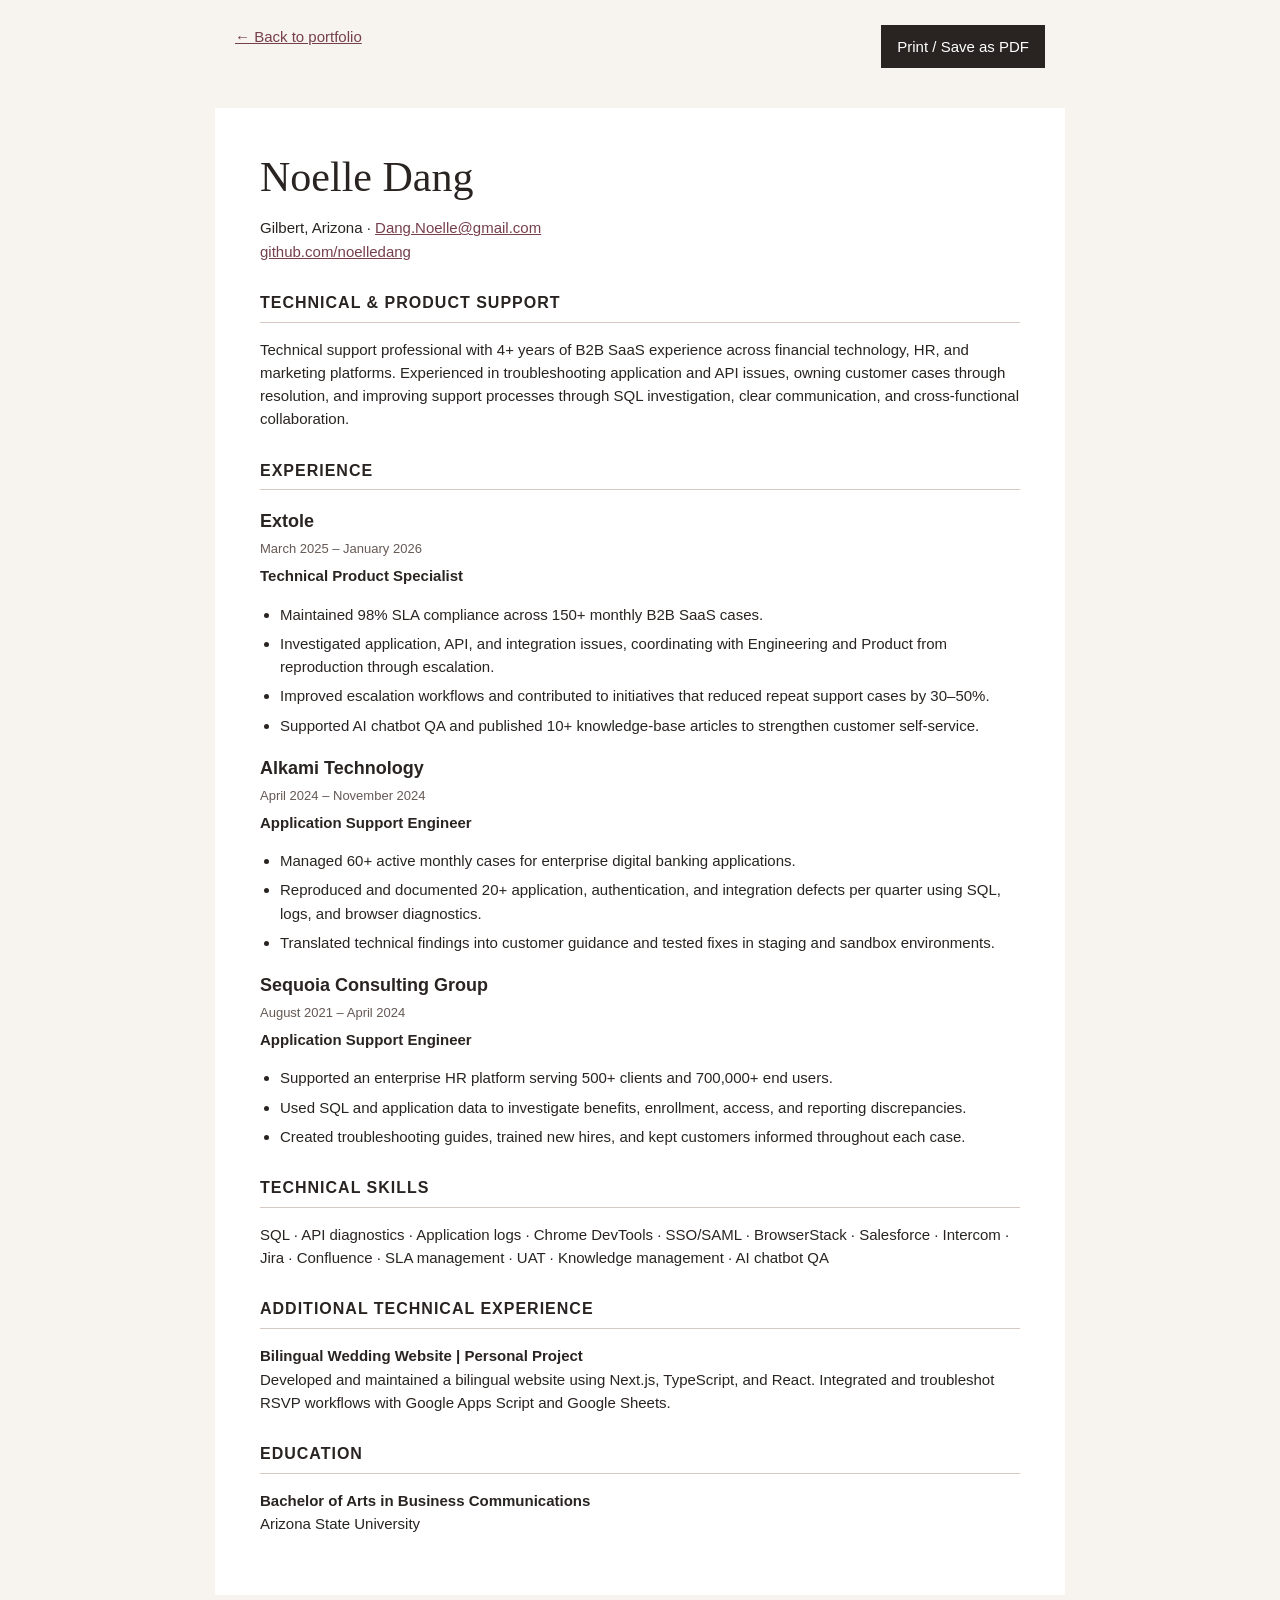
==== resume.html @ 3f725573 "Add files via upload" ====
<!doctype html><html lang="en"><head><meta charset="utf-8"><meta name="viewport" content="width=device-width, initial-scale=1"><meta name="description" content="Noelle Dang’s professional resume: technical support, product support, and application support."><title>Resume | Noelle Dang</title><style>*{box-sizing:border-box}body{font:15px/1.55 Arial,sans-serif;color:#292421;background:#f7f3ee;margin:0}main{max-width:850px;margin:40px auto;padding:45px;background:white}nav{display:flex;justify-content:space-between;gap:20px;max-width:850px;margin:25px auto;padding:0 20px}a{color:#763f4c}button{background:#292421;color:white;padding:10px 16px;border:0;cursor:pointer;font:inherit}a:focus-visible,button:focus-visible{outline:3px solid #763f4c;outline-offset:4px}h1{font:42px Georgia,serif;margin:0}h2{font-size:16px;text-transform:uppercase;letter-spacing:1px;border-bottom:1px solid #d6c9c1;padding-bottom:6px;margin-top:28px}h3{font-size:18px;margin-bottom:3px}.date{color:#655954;font-size:13px}.role{font-weight:bold;margin:5px 0}ul{padding-left:20px}.job{break-inside:avoid}li{margin-bottom:6px}@media(max-width:600px){main{margin:15px;padding:23px}nav{flex-wrap:wrap}}@media print{@page{margin:15mm}body{background:white;font-size:11px}main{padding:0;margin:0;max-width:none}nav{display:none}h1{font-size:30px}h2{margin-top:18px}h3{font-size:15px}a{color:inherit;text-decoration:none}}</style></head><body><nav aria-label="Resume actions"><a href="index.html">← Back to portfolio</a><button type="button" onclick="window.print()">Print / Save as PDF</button></nav><main><h1>Noelle Dang</h1><p>Gilbert, Arizona · <a href="mailto:Dang.Noelle@gmail.com">Dang.Noelle@gmail.com</a><br><a href="https://github.com/noelledang">github.com/noelledang</a></p><h2>Technical & Product Support</h2><p>Technical support professional with 4+ years of B2B SaaS experience across financial technology, HR, and marketing platforms. Experienced in troubleshooting application and API issues, owning customer cases through resolution, and improving support processes through SQL investigation, clear communication, and cross-functional collaboration.</p><h2>Experience</h2><article class="job"><div><h3>Extole</h3><div class="date">March 2025 – January 2026</div></div><div><p class="role">Technical Product Specialist</p><ul><li>Maintained 98% SLA compliance across 150+ monthly B2B SaaS cases.</li><li>Investigated application, API, and integration issues, coordinating with Engineering and Product from reproduction through escalation.</li><li>Improved escalation workflows and contributed to initiatives that reduced repeat support cases by 30–50%.</li><li>Supported AI chatbot QA and published 10+ knowledge-base articles to strengthen customer self-service.</li></ul></div></article><article class="job"><div><h3>Alkami Technology</h3><div class="date">April 2024 – November 2024</div></div><div><p class="role">Application Support Engineer</p><ul><li>Managed 60+ active monthly cases for enterprise digital banking applications.</li><li>Reproduced and documented 20+ application, authentication, and integration defects per quarter using SQL, logs, and browser diagnostics.</li><li>Translated technical findings into customer guidance and tested fixes in staging and sandbox environments.</li></ul></div></article><article class="job"><div><h3>Sequoia Consulting Group</h3><div class="date">August 2021 – April 2024</div></div><div><p class="role">Application Support Engineer</p><ul><li>Supported an enterprise HR platform serving 500+ clients and 700,000+ end users.</li><li>Used SQL and application data to investigate benefits, enrollment, access, and reporting discrepancies.</li><li>Created troubleshooting guides, trained new hires, and kept customers informed throughout each case.</li></ul></div></article><h2>Technical skills</h2><p>SQL · API diagnostics · Application logs · Chrome DevTools · SSO/SAML · BrowserStack · Salesforce · Intercom · Jira · Confluence · SLA management · UAT · Knowledge management · AI chatbot QA</p><h2>Additional technical experience</h2><p><strong>Bilingual Wedding Website | Personal Project</strong><br>Developed and maintained a bilingual website using Next.js, TypeScript, and React. Integrated and troubleshot RSVP workflows with Google Apps Script and Google Sheets.</p><h2>Education</h2><p><strong>Bachelor of Arts in Business Communications</strong><br>Arizona State University</p></main></body></html>
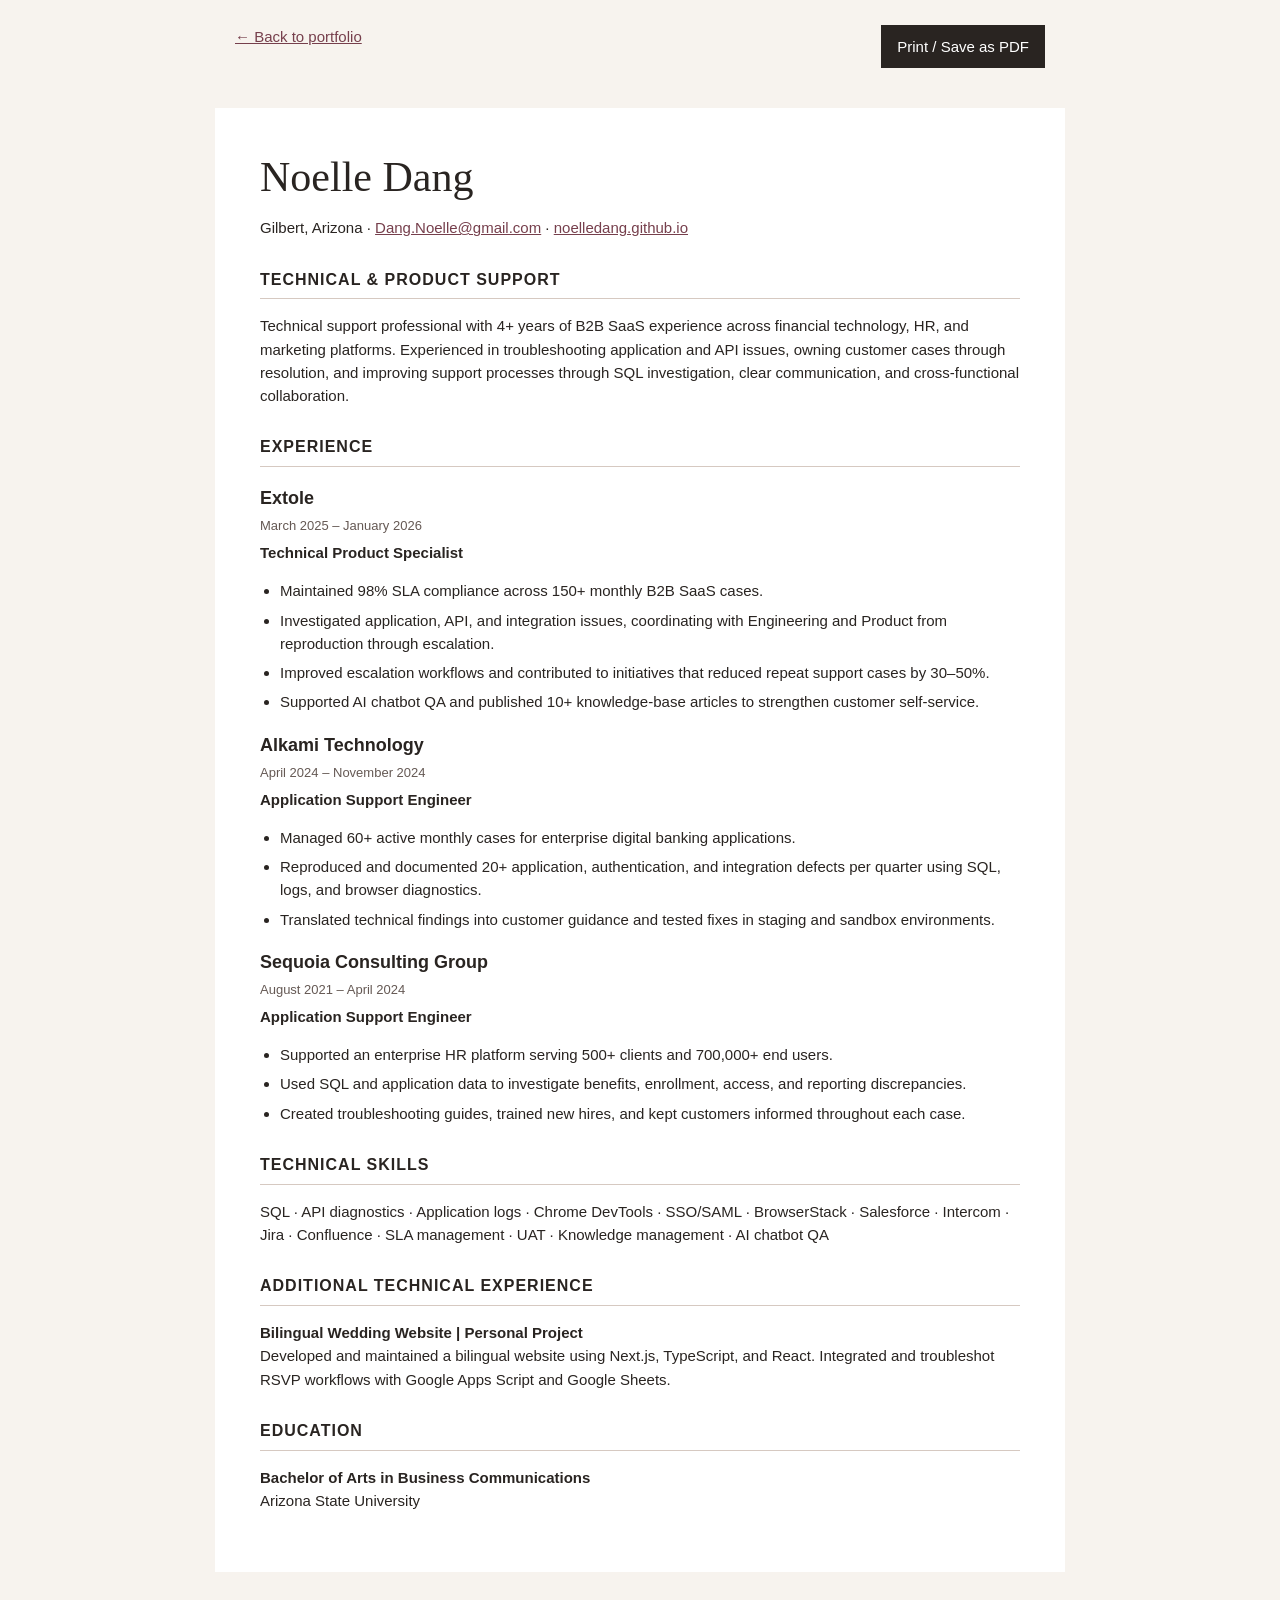
==== commit 9a1a13eb: "Update resume.html with new content and styles" ====
--- a/resume.html
+++ b/resume.html
@@ -1 +1,316 @@
-<!doctype html><html lang="en"><head><meta charset="utf-8"><meta name="viewport" content="width=device-width, initial-scale=1"><meta name="description" content="Noelle Dang’s professional resume: technical support, product support, and application support."><title>Resume | Noelle Dang</title><style>*{box-sizing:border-box}body{font:15px/1.55 Arial,sans-serif;color:#292421;background:#f7f3ee;margin:0}main{max-width:850px;margin:40px auto;padding:45px;background:white}nav{display:flex;justify-content:space-between;gap:20px;max-width:850px;margin:25px auto;padding:0 20px}a{color:#763f4c}button{background:#292421;color:white;padding:10px 16px;border:0;cursor:pointer;font:inherit}a:focus-visible,button:focus-visible{outline:3px solid #763f4c;outline-offset:4px}h1{font:42px Georgia,serif;margin:0}h2{font-size:16px;text-transform:uppercase;letter-spacing:1px;border-bottom:1px solid #d6c9c1;padding-bottom:6px;margin-top:28px}h3{font-size:18px;margin-bottom:3px}.date{color:#655954;font-size:13px}.role{font-weight:bold;margin:5px 0}ul{padding-left:20px}.job{break-inside:avoid}li{margin-bottom:6px}@media(max-width:600px){main{margin:15px;padding:23px}nav{flex-wrap:wrap}}@media print{@page{margin:15mm}body{background:white;font-size:11px}main{padding:0;margin:0;max-width:none}nav{display:none}h1{font-size:30px}h2{margin-top:18px}h3{font-size:15px}a{color:inherit;text-decoration:none}}</style></head><body><nav aria-label="Resume actions"><a href="index.html">← Back to portfolio</a><button type="button" onclick="window.print()">Print / Save as PDF</button></nav><main><h1>Noelle Dang</h1><p>Gilbert, Arizona · <a href="mailto:Dang.Noelle@gmail.com">Dang.Noelle@gmail.com</a><br><a href="https://github.com/noelledang">github.com/noelledang</a></p><h2>Technical & Product Support</h2><p>Technical support professional with 4+ years of B2B SaaS experience across financial technology, HR, and marketing platforms. Experienced in troubleshooting application and API issues, owning customer cases through resolution, and improving support processes through SQL investigation, clear communication, and cross-functional collaboration.</p><h2>Experience</h2><article class="job"><div><h3>Extole</h3><div class="date">March 2025 – January 2026</div></div><div><p class="role">Technical Product Specialist</p><ul><li>Maintained 98% SLA compliance across 150+ monthly B2B SaaS cases.</li><li>Investigated application, API, and integration issues, coordinating with Engineering and Product from reproduction through escalation.</li><li>Improved escalation workflows and contributed to initiatives that reduced repeat support cases by 30–50%.</li><li>Supported AI chatbot QA and published 10+ knowledge-base articles to strengthen customer self-service.</li></ul></div></article><article class="job"><div><h3>Alkami Technology</h3><div class="date">April 2024 – November 2024</div></div><div><p class="role">Application Support Engineer</p><ul><li>Managed 60+ active monthly cases for enterprise digital banking applications.</li><li>Reproduced and documented 20+ application, authentication, and integration defects per quarter using SQL, logs, and browser diagnostics.</li><li>Translated technical findings into customer guidance and tested fixes in staging and sandbox environments.</li></ul></div></article><article class="job"><div><h3>Sequoia Consulting Group</h3><div class="date">August 2021 – April 2024</div></div><div><p class="role">Application Support Engineer</p><ul><li>Supported an enterprise HR platform serving 500+ clients and 700,000+ end users.</li><li>Used SQL and application data to investigate benefits, enrollment, access, and reporting discrepancies.</li><li>Created troubleshooting guides, trained new hires, and kept customers informed throughout each case.</li></ul></div></article><h2>Technical skills</h2><p>SQL · API diagnostics · Application logs · Chrome DevTools · SSO/SAML · BrowserStack · Salesforce · Intercom · Jira · Confluence · SLA management · UAT · Knowledge management · AI chatbot QA</p><h2>Additional technical experience</h2><p><strong>Bilingual Wedding Website | Personal Project</strong><br>Developed and maintained a bilingual website using Next.js, TypeScript, and React. Integrated and troubleshot RSVP workflows with Google Apps Script and Google Sheets.</p><h2>Education</h2><p><strong>Bachelor of Arts in Business Communications</strong><br>Arizona State University</p></main></body></html>+<!doctype html>
+<html lang="en">
+<head>
+  <meta charset="utf-8">
+  <meta name="viewport" content="width=device-width, initial-scale=1">
+  <meta
+    name="description"
+    content="Noelle Dang’s professional resume: technical support, product support, and application support."
+  >
+  <title>Resume | Noelle Dang</title>
+
+  <style>
+    /* GENERAL STYLES */
+    * {
+      box-sizing: border-box;
+    }
+
+    body {
+      margin: 0;
+      font: 15px/1.55 Arial, sans-serif;
+      color: #292421;
+      background: #f7f3ee;
+    }
+
+    main {
+      max-width: 850px;
+      margin: 40px auto;
+      padding: 45px;
+      background: white;
+    }
+
+    a {
+      color: #763f4c;
+    }
+
+    a:focus-visible,
+    button:focus-visible {
+      outline: 3px solid #763f4c;
+      outline-offset: 4px;
+    }
+
+    /* NAVIGATION AND PRINT BUTTON */
+    nav {
+      display: flex;
+      justify-content: space-between;
+      gap: 20px;
+      max-width: 850px;
+      margin: 25px auto;
+      padding: 0 20px;
+    }
+
+    button {
+      padding: 10px 16px;
+      border: 0;
+      font: inherit;
+      color: white;
+      background: #292421;
+      cursor: pointer;
+    }
+
+    /* HEADINGS */
+    h1 {
+      margin: 0;
+      font: 42px Georgia, serif;
+    }
+
+    h2 {
+      margin-top: 28px;
+      padding-bottom: 6px;
+      border-bottom: 1px solid #d6c9c1;
+      font-size: 16px;
+      text-transform: uppercase;
+      letter-spacing: 1px;
+    }
+
+    h3 {
+      margin-bottom: 3px;
+      font-size: 18px;
+    }
+
+    /* WORK EXPERIENCE */
+    .date {
+      color: #655954;
+      font-size: 13px;
+    }
+
+    .role {
+      margin: 5px 0;
+      font-weight: bold;
+    }
+
+    .job {
+      break-inside: avoid;
+    }
+
+    ul {
+      padding-left: 20px;
+    }
+
+    li {
+      margin-bottom: 6px;
+    }
+
+    /* MOBILE LAYOUT */
+    @media (max-width: 600px) {
+      main {
+        margin: 15px;
+        padding: 23px;
+      }
+
+      nav {
+        flex-wrap: wrap;
+      }
+    }
+
+    /* PRINT AND PDF LAYOUT */
+    @media print {
+      @page {
+        margin: 15mm;
+      }
+
+      body {
+        background: white;
+        font-size: 11px;
+      }
+
+      main {
+        max-width: none;
+        margin: 0;
+        padding: 0;
+      }
+
+      nav {
+        display: none;
+      }
+
+      h1 {
+        font-size: 30px;
+      }
+
+      h2 {
+        margin-top: 18px;
+      }
+
+      h3 {
+        font-size: 15px;
+      }
+
+      a {
+        color: inherit;
+        text-decoration: none;
+      }
+    }
+  </style>
+</head>
+
+<body>
+  <!-- NAVIGATION -->
+  <nav aria-label="Resume actions">
+    <a href="index.html">← Back to portfolio</a>
+
+    <button type="button" onclick="window.print()">
+      Print / Save as PDF
+    </button>
+  </nav>
+
+  <main>
+    <!-- NAME AND CONTACT INFORMATION -->
+    <h1>Noelle Dang</h1>
+
+    <p>
+      Gilbert, Arizona ·
+      <a href="mailto:Dang.Noelle@gmail.com">Dang.Noelle@gmail.com</a> ·
+      <a href="https://noelledang.github.io/">noelledang.github.io</a>
+    </p>
+
+    <!-- PROFESSIONAL SUMMARY -->
+    <h2>Technical &amp; Product Support</h2>
+
+    <p>
+      Technical support professional with 4+ years of B2B SaaS experience
+      across financial technology, HR, and marketing platforms.
+      Experienced in troubleshooting application and API issues, owning
+      customer cases through resolution, and improving support processes
+      through SQL investigation, clear communication, and cross-functional
+      collaboration.
+    </p>
+
+    <!-- WORK EXPERIENCE -->
+    <h2>Experience</h2>
+
+    <!-- EXTOLE -->
+    <article class="job">
+      <div>
+        <h3>Extole</h3>
+        <div class="date">March 2025 – January 2026</div>
+      </div>
+
+      <div>
+        <p class="role">Technical Product Specialist</p>
+
+        <ul>
+          <li>
+            Maintained 98% SLA compliance across 150+ monthly B2B SaaS cases.
+          </li>
+
+          <li>
+            Investigated application, API, and integration issues,
+            coordinating with Engineering and Product from reproduction
+            through escalation.
+          </li>
+
+          <li>
+            Improved escalation workflows and contributed to initiatives
+            that reduced repeat support cases by 30–50%.
+          </li>
+
+          <li>
+            Supported AI chatbot QA and published 10+ knowledge-base
+            articles to strengthen customer self-service.
+          </li>
+        </ul>
+      </div>
+    </article>
+
+    <!-- ALKAMI -->
+    <article class="job">
+      <div>
+        <h3>Alkami Technology</h3>
+        <div class="date">April 2024 – November 2024</div>
+      </div>
+
+      <div>
+        <p class="role">Application Support Engineer</p>
+
+        <ul>
+          <li>
+            Managed 60+ active monthly cases for enterprise digital
+            banking applications.
+          </li>
+
+          <li>
+            Reproduced and documented 20+ application, authentication,
+            and integration defects per quarter using SQL, logs, and
+            browser diagnostics.
+          </li>
+
+          <li>
+            Translated technical findings into customer guidance and
+            tested fixes in staging and sandbox environments.
+          </li>
+        </ul>
+      </div>
+    </article>
+
+    <!-- SEQUOIA -->
+    <article class="job">
+      <div>
+        <h3>Sequoia Consulting Group</h3>
+        <div class="date">August 2021 – April 2024</div>
+      </div>
+
+      <div>
+        <p class="role">Application Support Engineer</p>
+
+        <ul>
+          <li>
+            Supported an enterprise HR platform serving 500+ clients
+            and 700,000+ end users.
+          </li>
+
+          <li>
+            Used SQL and application data to investigate benefits,
+            enrollment, access, and reporting discrepancies.
+          </li>
+
+          <li>
+            Created troubleshooting guides, trained new hires, and
+            kept customers informed throughout each case.
+          </li>
+        </ul>
+      </div>
+    </article>
+
+    <!-- TECHNICAL SKILLS -->
+    <h2>Technical skills</h2>
+
+    <p>
+      SQL · API diagnostics · Application logs · Chrome DevTools ·
+      SSO/SAML · BrowserStack · Salesforce · Intercom · Jira ·
+      Confluence · SLA management · UAT · Knowledge management ·
+      AI chatbot QA
+    </p>
+
+    <!-- PERSONAL PROJECT -->
+    <h2>Additional technical experience</h2>
+
+    <p>
+      <strong>Bilingual Wedding Website | Personal Project</strong>
+      <br>
+      Developed and maintained a bilingual website using Next.js,
+      TypeScript, and React. Integrated and troubleshot RSVP workflows
+      with Google Apps Script and Google Sheets.
+    </p>
+
+    <!-- EDUCATION -->
+    <h2>Education</h2>
+
+    <p>
+      <strong>Bachelor of Arts in Business Communications</strong>
+      <br>
+      Arizona State University
+    </p>
+  </main>
+</body>
+</html>
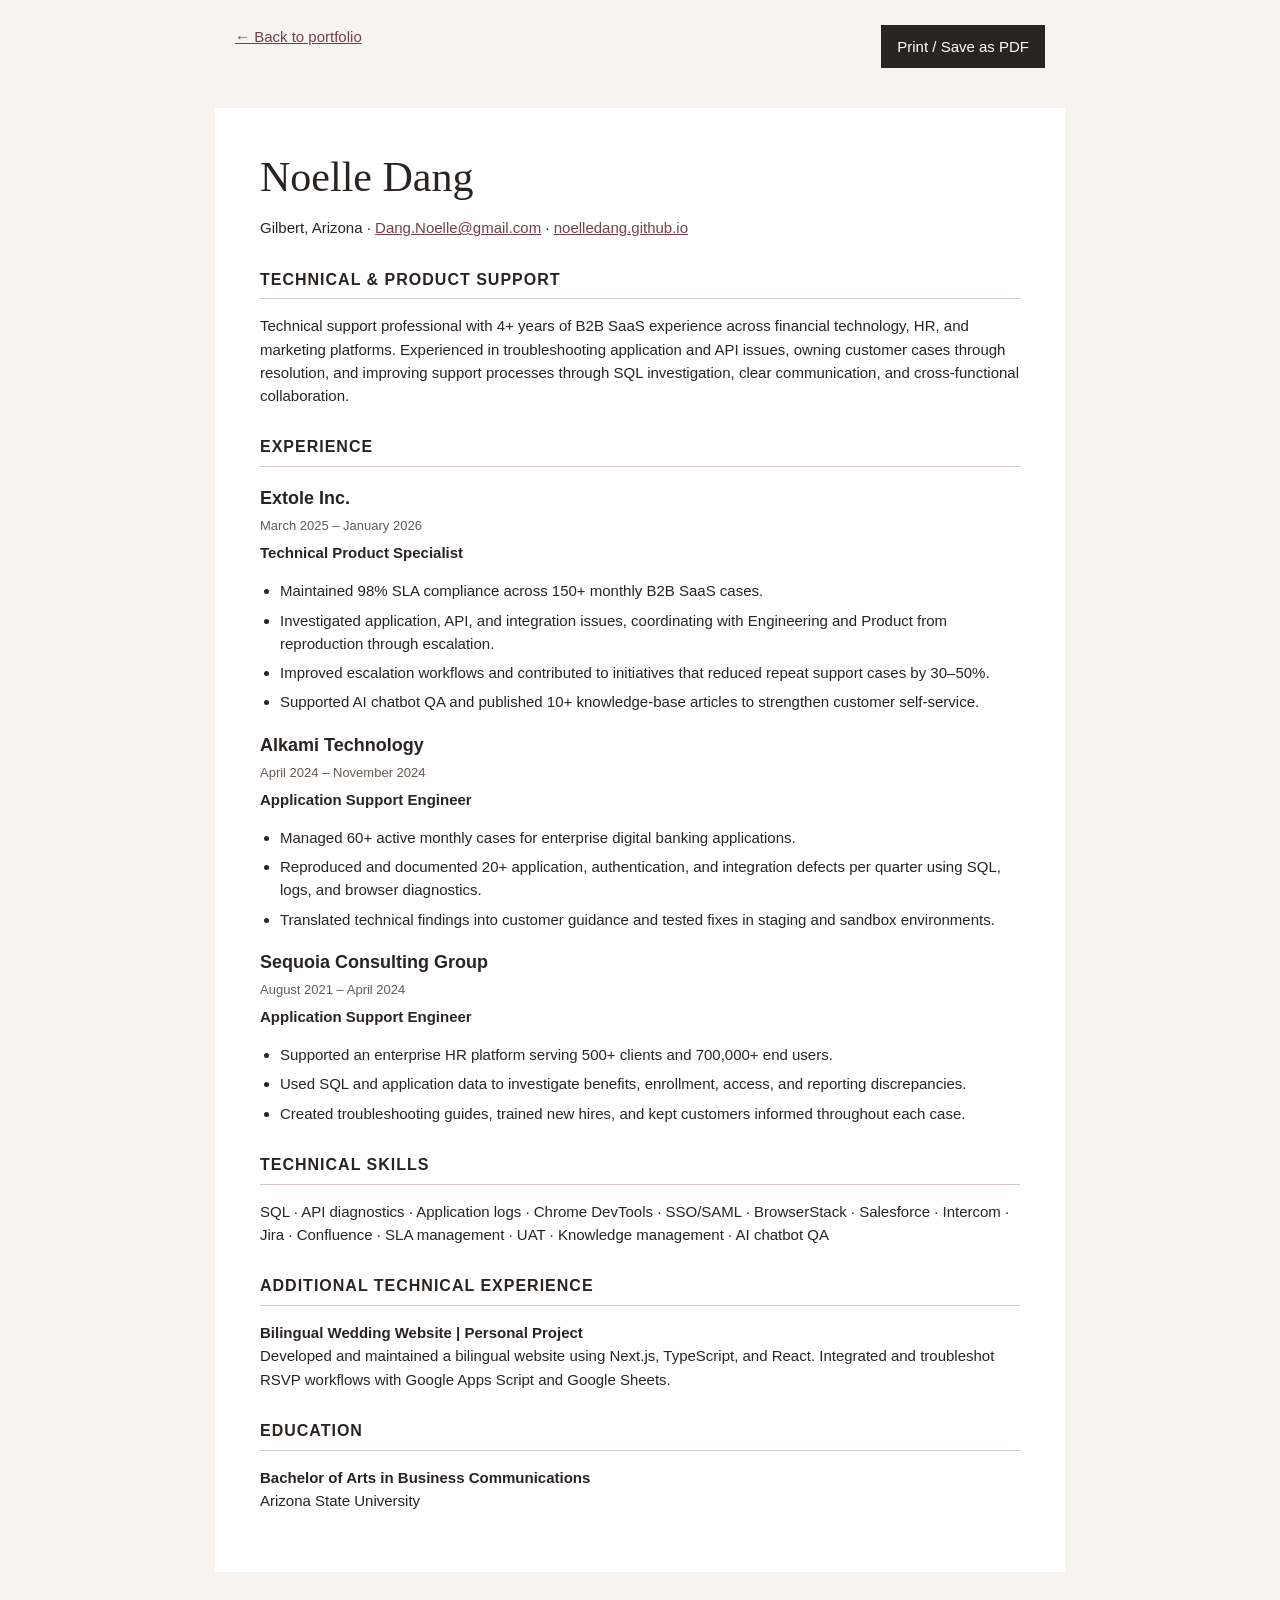
==== commit 64f249e1: "Update company name from 'Extole' to 'Extole Inc.'" ====
--- a/resume.html
+++ b/resume.html
@@ -192,7 +192,7 @@
     <!-- EXTOLE -->
     <article class="job">
       <div>
-        <h3>Extole</h3>
+        <h3>Extole Inc.</h3>
         <div class="date">March 2025 – January 2026</div>
       </div>
 
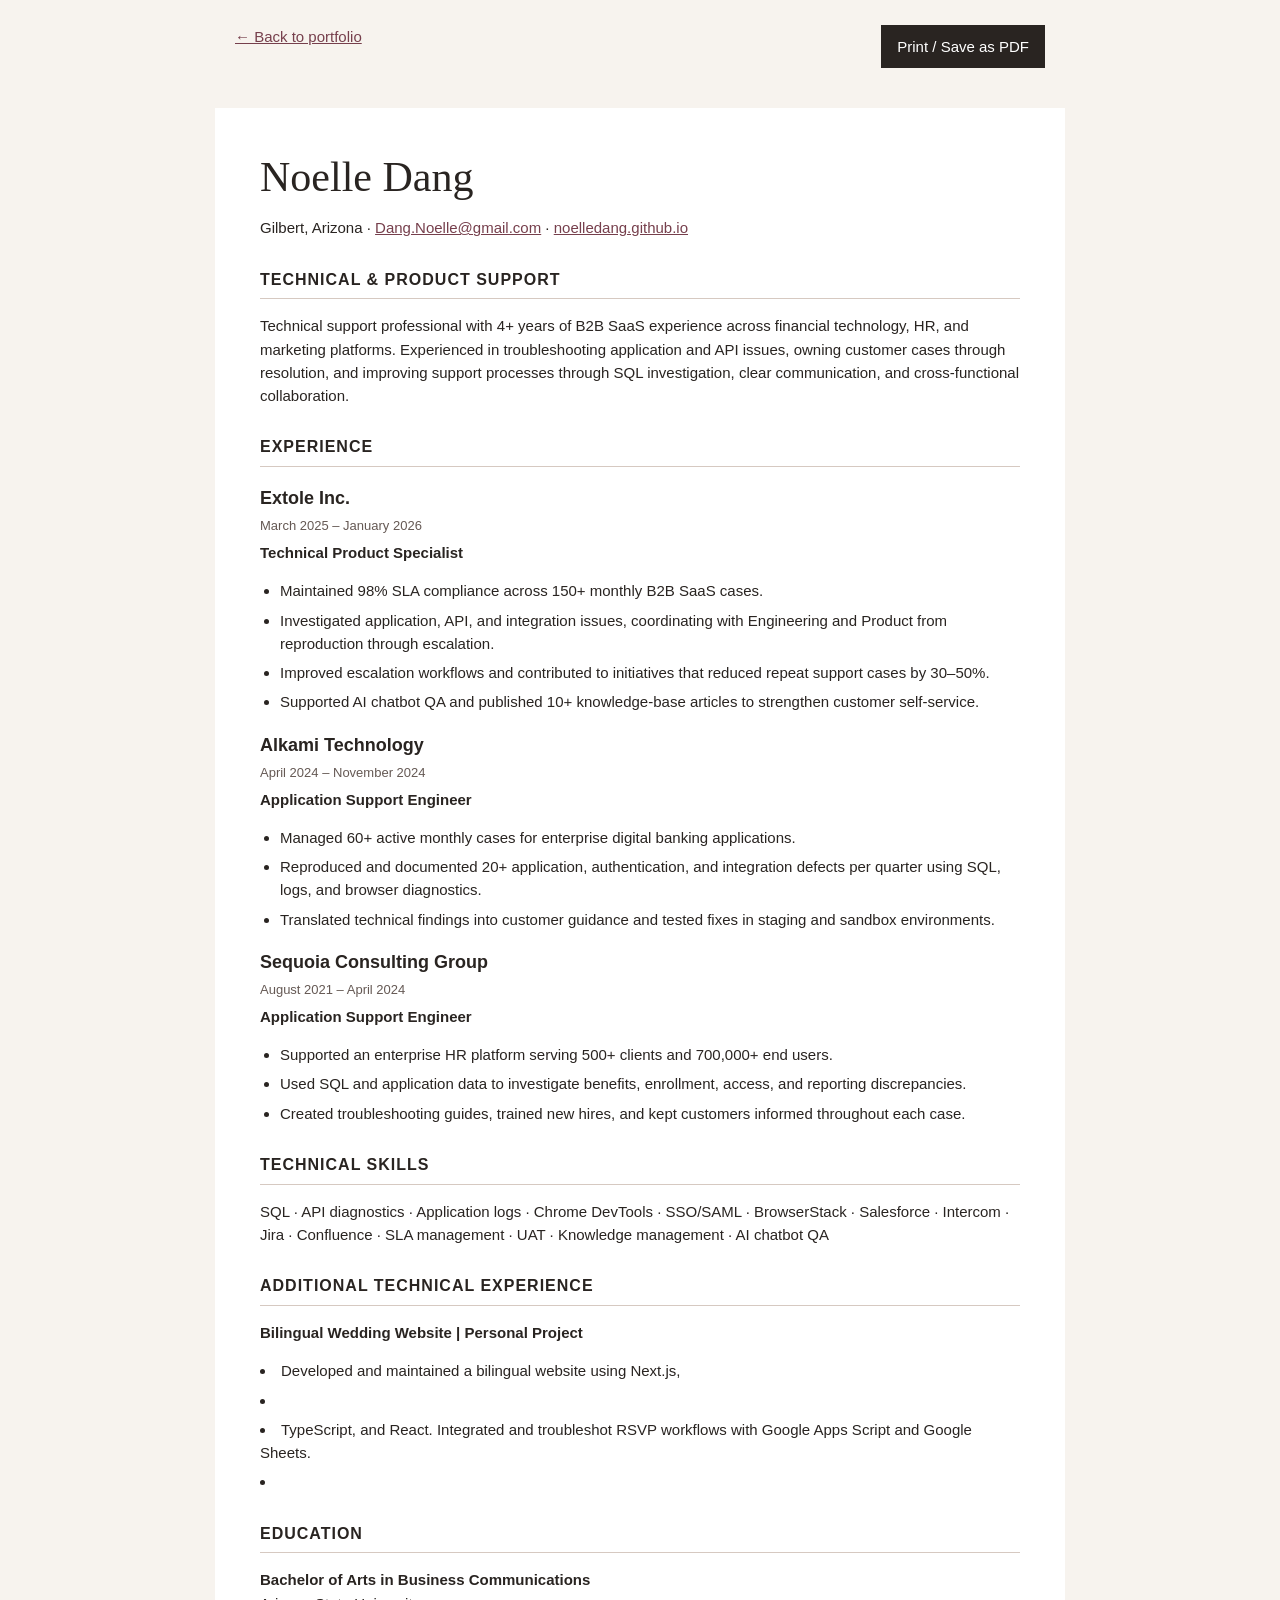
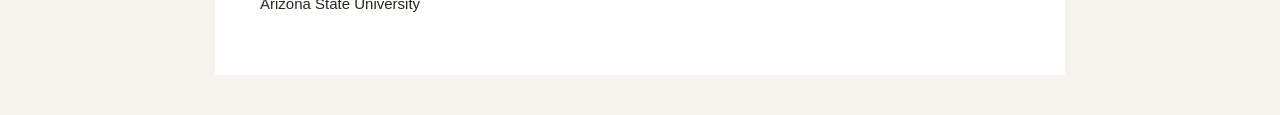
==== commit 7de998fa: "Add bullet points under Personal Project Updated project description for bilingual wedding website." ====
--- a/resume.html
+++ b/resume.html
@@ -298,9 +298,11 @@
     <p>
       <strong>Bilingual Wedding Website | Personal Project</strong>
       <br>
-      Developed and maintained a bilingual website using Next.js,
-      TypeScript, and React. Integrated and troubleshot RSVP workflows
+      <li>Developed and maintained a bilingual website using Next.js,
+        <li>
+     <li> TypeScript, and React. Integrated and troubleshot RSVP workflows
       with Google Apps Script and Google Sheets.
+       <li>
     </p>
 
     <!-- EDUCATION -->
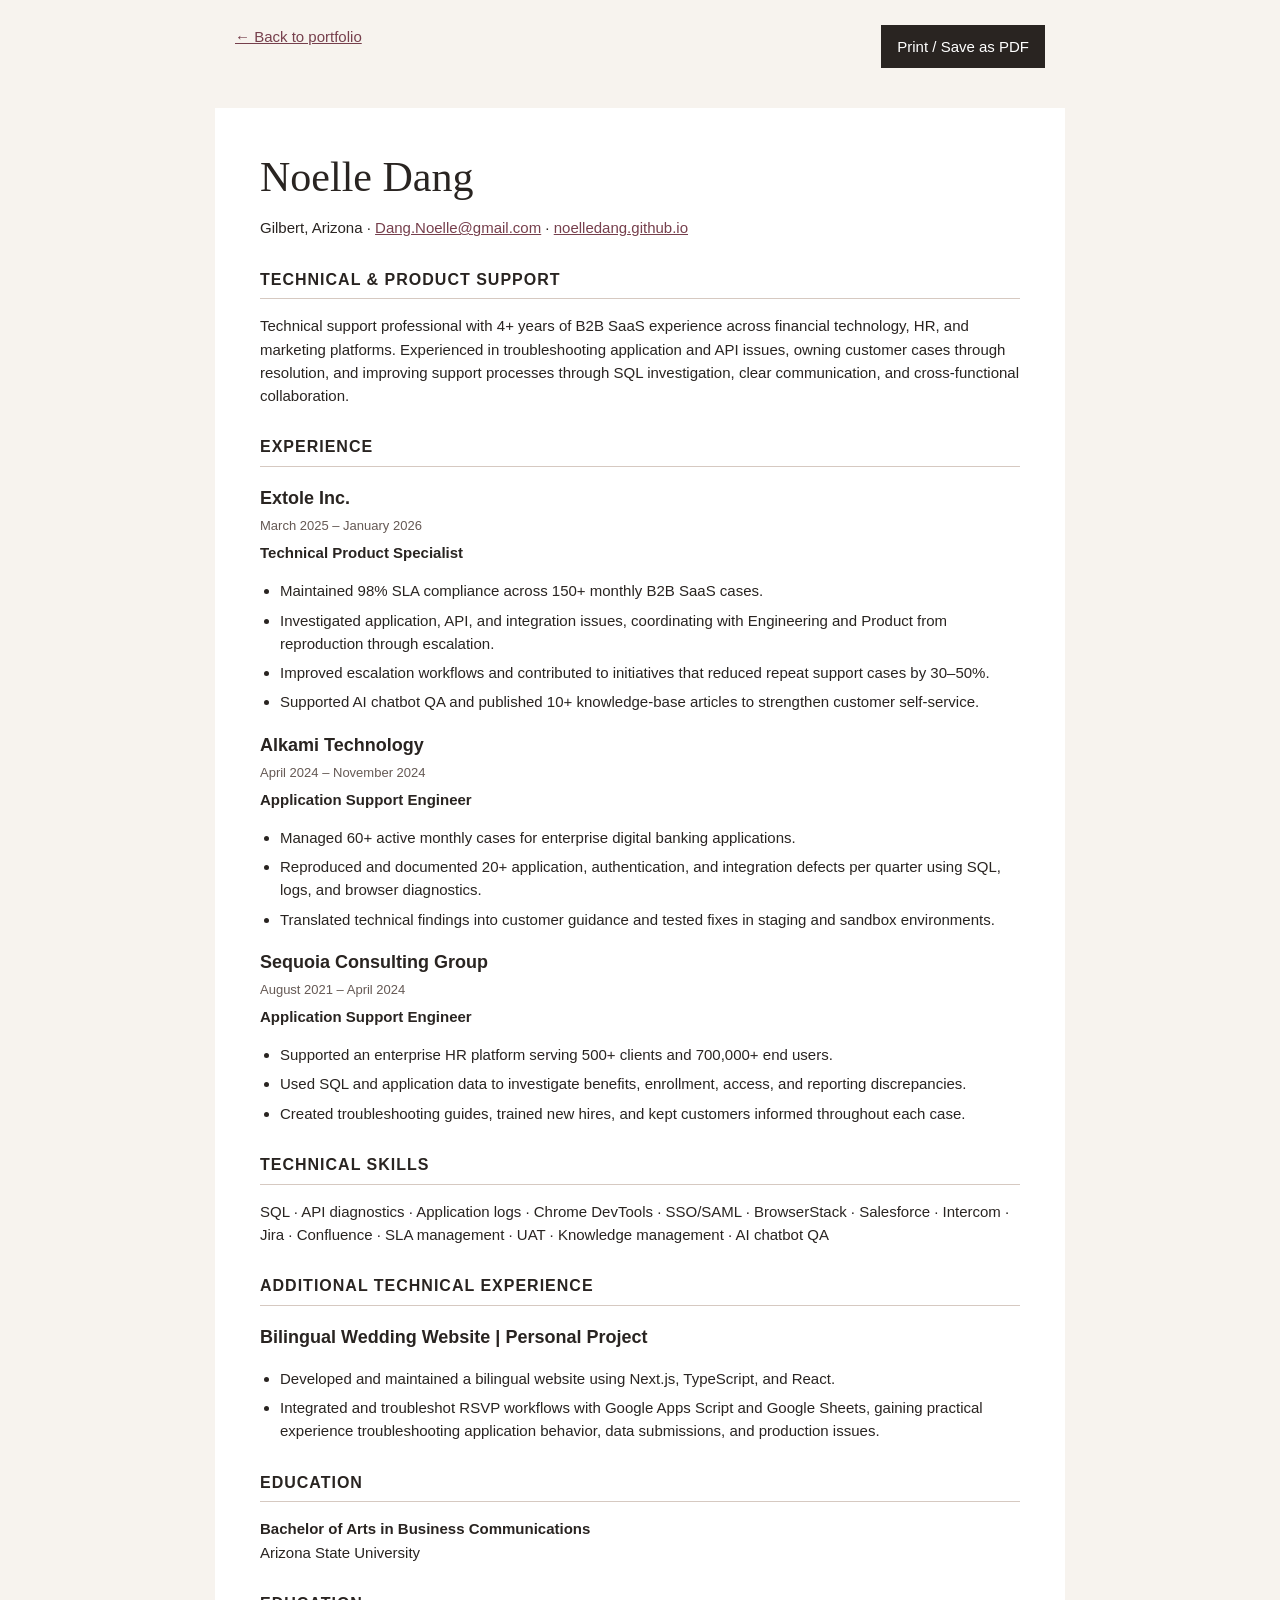
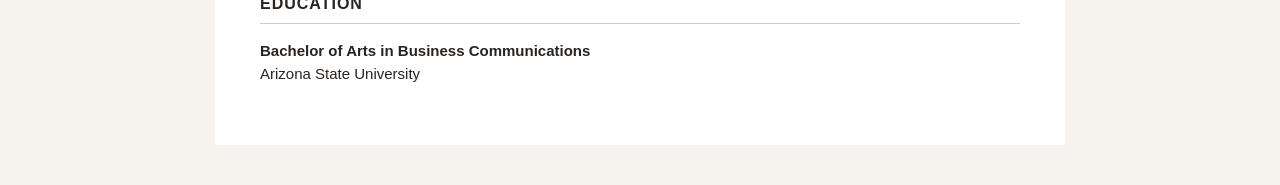
==== commit b30c1ca4: "Revise bilingual wedding website project details Updated project description to use headings and lis" ====
--- a/resume.html
+++ b/resume.html
@@ -296,15 +296,28 @@
     <h2>Additional technical experience</h2>
 
     <p>
-      <strong>Bilingual Wedding Website | Personal Project</strong>
-      <br>
-      <li>Developed and maintained a bilingual website using Next.js,
-        <li>
-     <li> TypeScript, and React. Integrated and troubleshot RSVP workflows
-      with Google Apps Script and Google Sheets.
-       <li>
-    </p>
-
+      <h3>Bilingual Wedding Website | Personal Project</h3>
+
+<ul>
+  <li>
+    Developed and maintained a bilingual website using Next.js,
+    TypeScript, and React.
+  </li>
+
+  <li>
+    Integrated and troubleshot RSVP workflows with Google Apps Script
+    and Google Sheets, gaining practical experience troubleshooting
+    application behavior, data submissions, and production issues.
+  </li>
+</ul>
+
+<h2>Education</h2>
+
+<p>
+  <strong>Bachelor of Arts in Business Communications</strong>
+  <br>
+  Arizona State University
+</p>
     <!-- EDUCATION -->
     <h2>Education</h2>
 
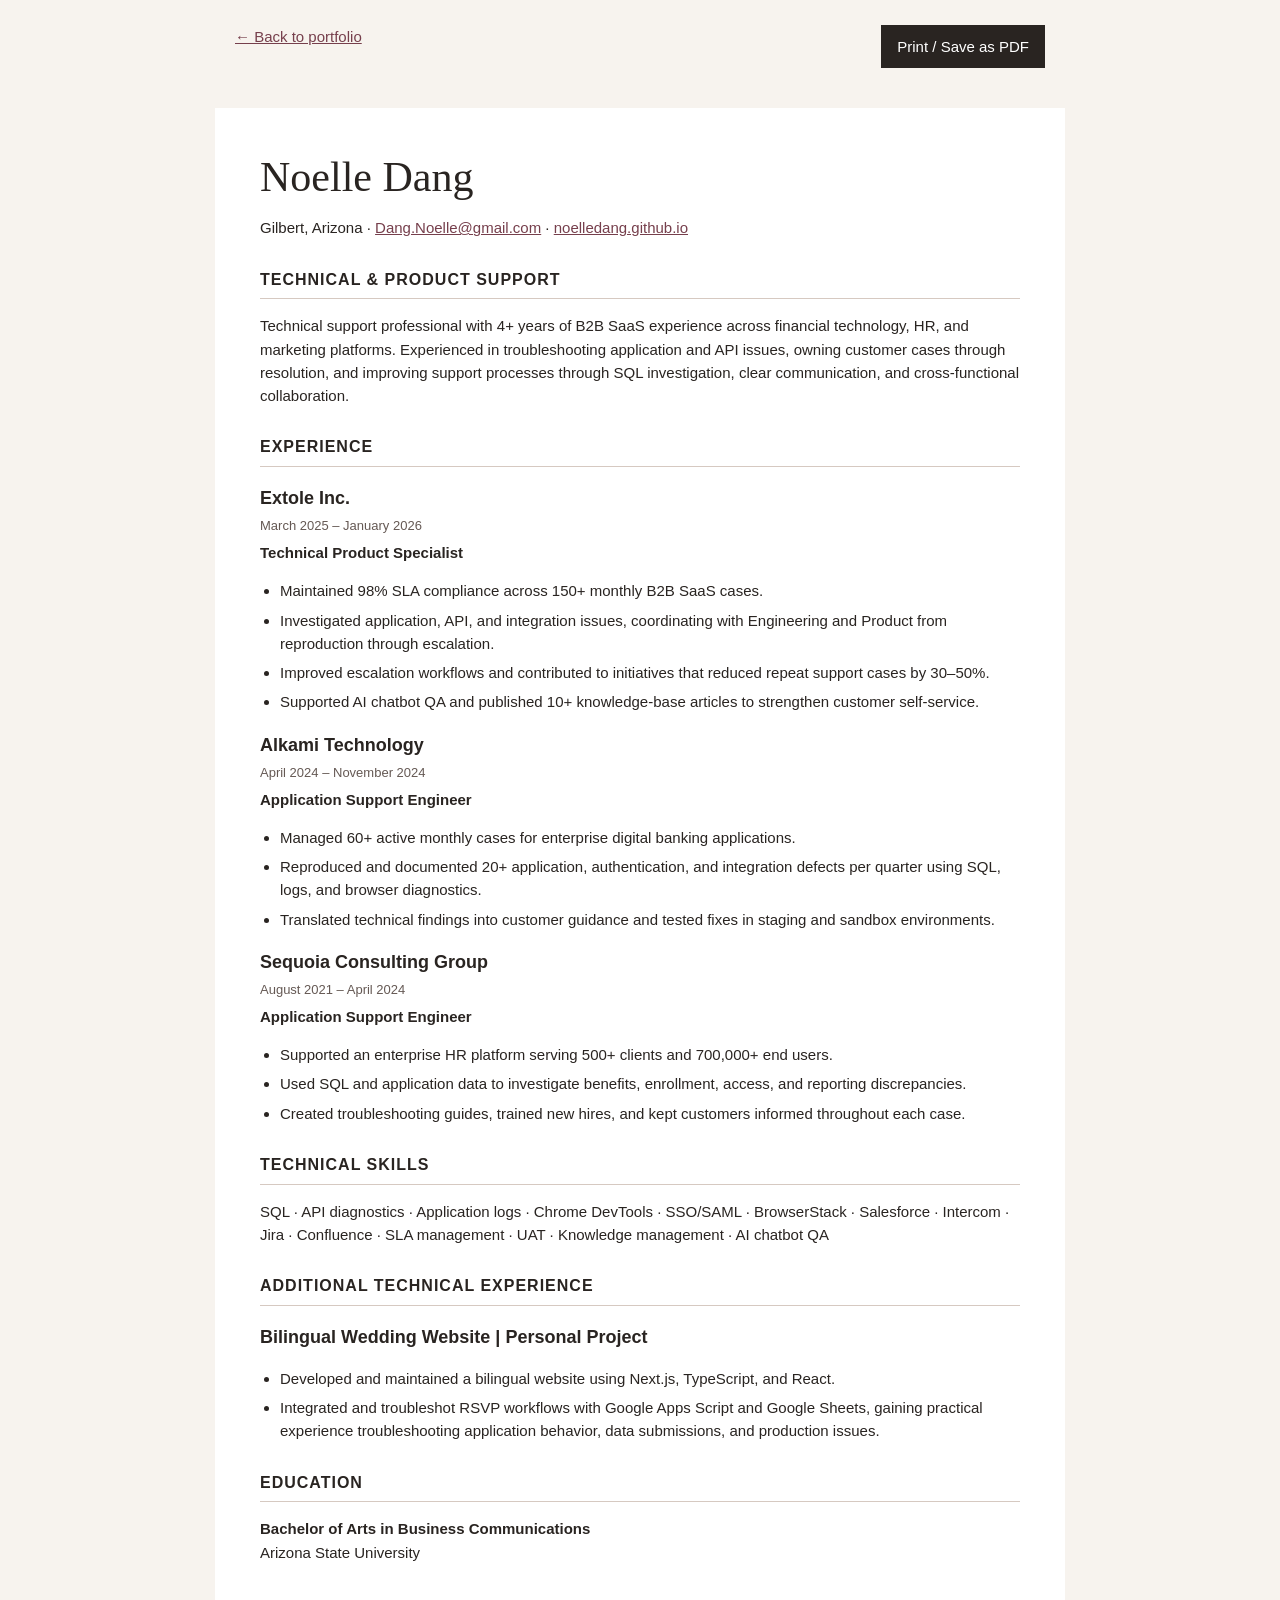
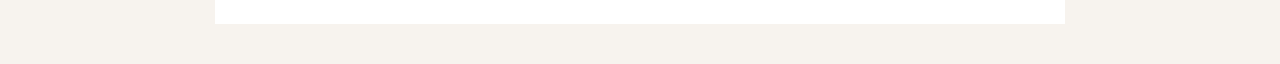
==== commit 1ff9ee79: "Remove duplicate education section Removed redundant education section from resume." ====
--- a/resume.html
+++ b/resume.html
@@ -310,14 +310,6 @@
     application behavior, data submissions, and production issues.
   </li>
 </ul>
-
-<h2>Education</h2>
-
-<p>
-  <strong>Bachelor of Arts in Business Communications</strong>
-  <br>
-  Arizona State University
-</p>
     <!-- EDUCATION -->
     <h2>Education</h2>
 
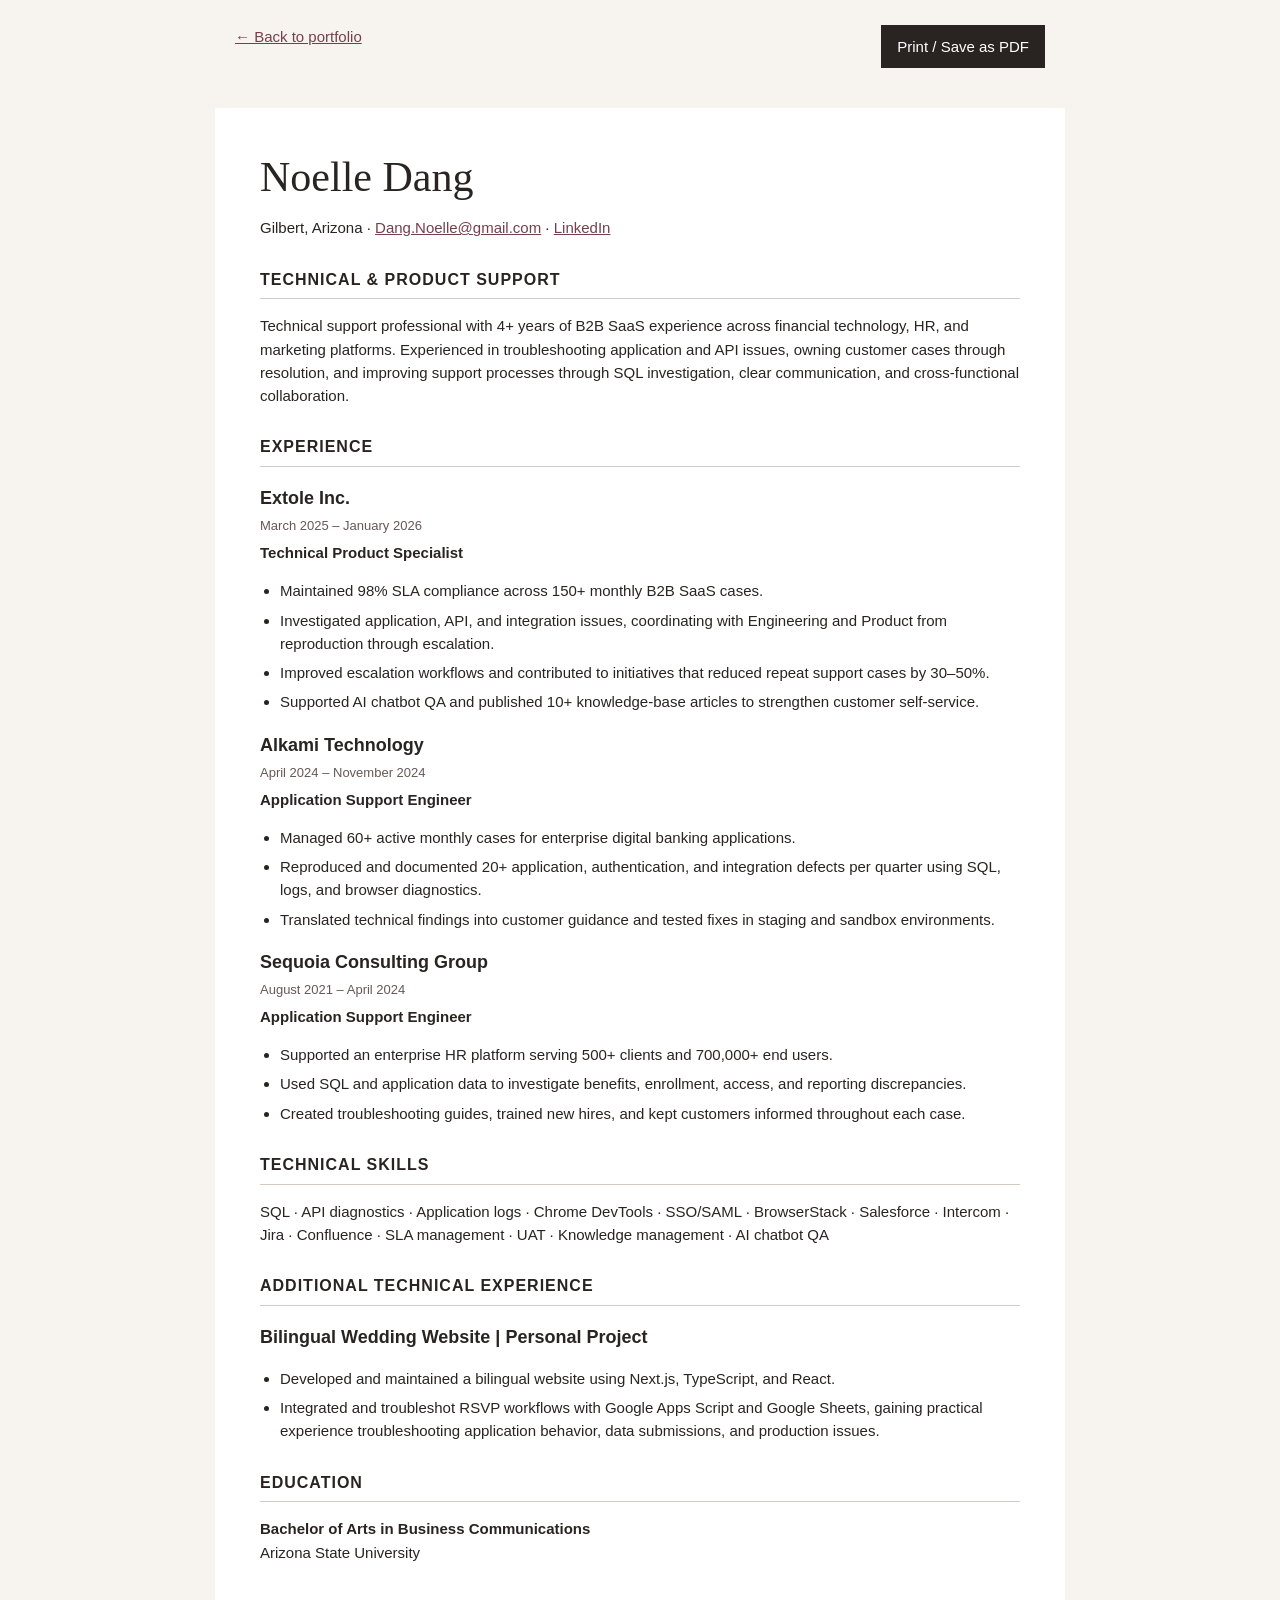
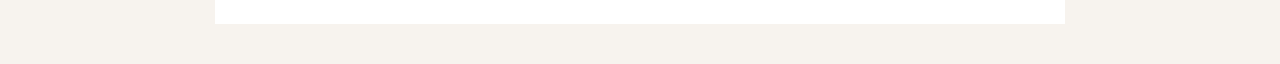
==== commit c186d998: "Add LinkedIn link to resume Updated contact information to include LinkedIn link." ====
--- a/resume.html
+++ b/resume.html
@@ -171,7 +171,7 @@
     <p>
       Gilbert, Arizona ·
       <a href="mailto:Dang.Noelle@gmail.com">Dang.Noelle@gmail.com</a> ·
-      <a href="https://noelledang.github.io/">noelledang.github.io</a>
+      <a href="https://www.linkedin.com/in/noelledang/">LinkedIn</a>
     </p>
 
     <!-- PROFESSIONAL SUMMARY -->
